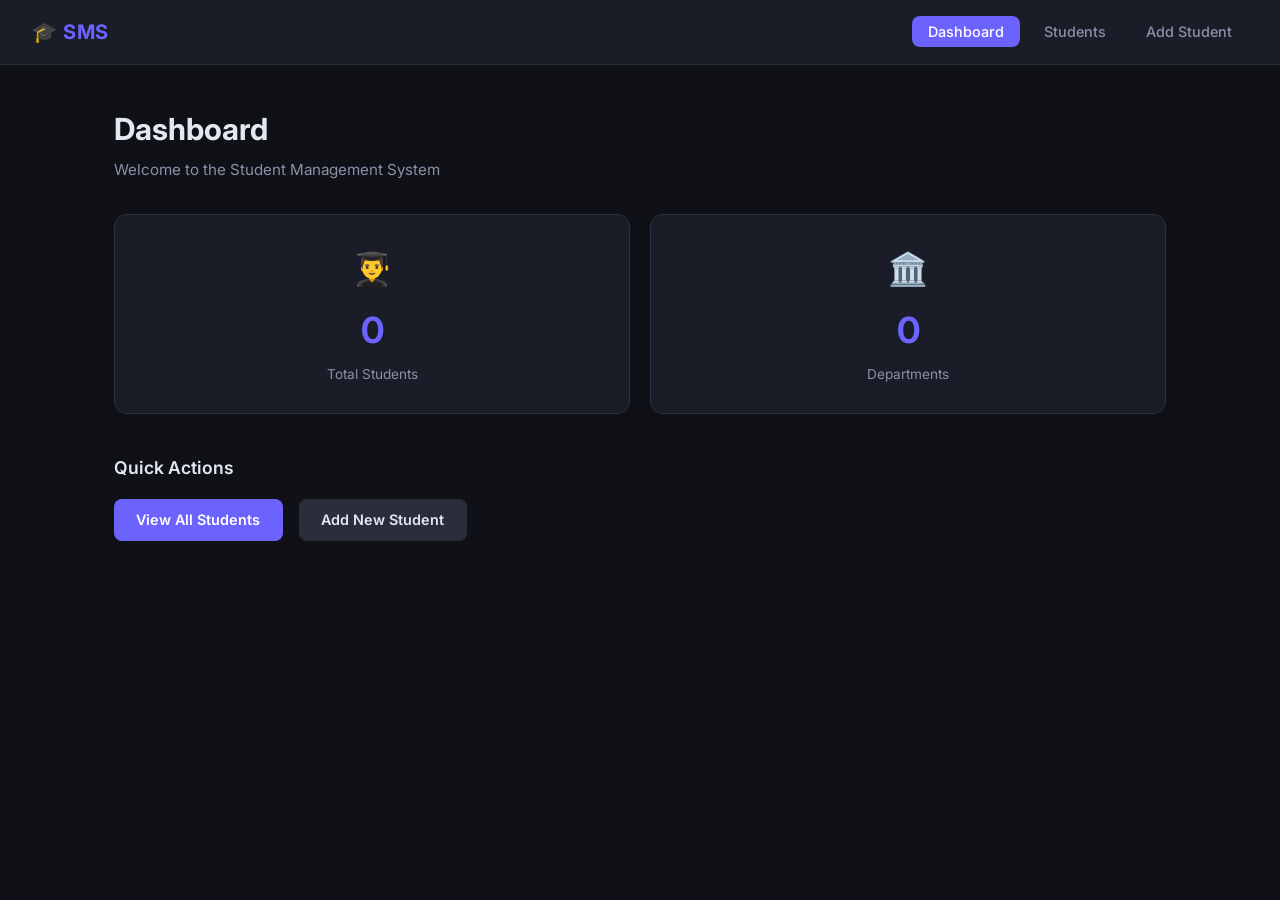
==== frontend/index.html @ c97f6847 "Day 1: Initial project setup" ====
<!DOCTYPE html>
<html lang="en">
<head>
    <meta charset="UTF-8" />
    <meta name="viewport" content="width=device-width, initial-scale=1.0" />
    <title>SMS | Dashboard</title>
    <meta name="description" content="Student Management System - Overview dashboard showing key statistics." />
    <link rel="preconnect" href="https://fonts.googleapis.com" />
    <link href="https://fonts.googleapis.com/css2?family=Inter:wght@400;500;600;700&display=swap" rel="stylesheet" />
    <link rel="stylesheet" href="css/style.css" />
</head>
<body>

    <!-- ── Navigation ──────────────────────────────────────────────────────── -->
    <nav class="navbar">
        <div class="nav-brand">🎓 SMS</div>
        <ul class="nav-links">
            <li><a href="index.html" class="active">Dashboard</a></li>
            <li><a href="students.html">Students</a></li>
            <li><a href="add-student.html">Add Student</a></li>
        </ul>
    </nav>

    <!-- ── Main Content ────────────────────────────────────────────────────── -->
    <main class="container">
        <h1 class="page-title">Dashboard</h1>
        <p class="page-subtitle">Welcome to the Student Management System</p>

        <!-- Stats Cards -->
        <div class="stats-grid">
            <div class="stat-card">
                <span class="stat-icon">👨‍🎓</span>
                <h2 class="stat-value" id="total-students">—</h2>
                <p class="stat-label">Total Students</p>
            </div>
            <div class="stat-card">
                <span class="stat-icon">🏛️</span>
                <h2 class="stat-value" id="total-departments">—</h2>
                <p class="stat-label">Departments</p>
            </div>
        </div>

        <!-- Quick Actions -->
        <div class="quick-actions">
            <h2 class="section-title">Quick Actions</h2>
            <div class="action-buttons">
                <a href="students.html" class="btn btn-primary" id="view-students-btn">View All Students</a>
                <a href="add-student.html" class="btn btn-secondary" id="add-student-btn">Add New Student</a>
            </div>
        </div>
    </main>

    <script src="js/api.js"></script>
    <script>
        // Load dashboard stats when the page loads
        async function loadDashboard() {
            const students = await API.getAllStudents();
            document.getElementById("total-students").textContent = students.length;
            const depts = new Set(students.map(s => s.department).filter(Boolean));
            document.getElementById("total-departments").textContent = depts.size;
        }
        loadDashboard();
    </script>
</body>
</html>
---- frontend/css/style.css ----
/* ============================================================
   style.css - Global Styles for Student Management System
   ============================================================ */

/* ── Google Font + CSS Variables ──────────────────────────── */
@import url('https://fonts.googleapis.com/css2?family=Inter:wght@400;500;600;700&display=swap');

:root {
    --color-bg:         #0f1117;
    --color-surface:    #1a1d27;
    --color-border:     #2a2d3a;
    --color-primary:    #6c63ff;
    --color-primary-hover: #574fd6;
    --color-secondary:  #2a2d3a;
    --color-text:       #e2e8f0;
    --color-muted:      #8b8fa8;
    --color-success:    #22c55e;
    --color-danger:     #ef4444;
    --color-warning:    #f59e0b;
    --radius:           12px;
    --shadow:           0 4px 24px rgba(0,0,0,0.35);
    --transition:       0.2s ease;
}

/* ── Reset & Base ─────────────────────────────────────────── */
*, *::before, *::after { box-sizing: border-box; margin: 0; padding: 0; }

body {
    font-family: 'Inter', sans-serif;
    background: var(--color-bg);
    color: var(--color-text);
    min-height: 100vh;
    line-height: 1.6;
}

a { color: inherit; text-decoration: none; }

/* ── Navbar ───────────────────────────────────────────────── */
.navbar {
    display: flex;
    align-items: center;
    justify-content: space-between;
    padding: 1rem 2rem;
    background: var(--color-surface);
    border-bottom: 1px solid var(--color-border);
    position: sticky;
    top: 0;
    z-index: 100;
    backdrop-filter: blur(8px);
}

.nav-brand {
    font-size: 1.25rem;
    font-weight: 700;
    letter-spacing: 0.5px;
    color: var(--color-primary);
}

.nav-links {
    list-style: none;
    display: flex;
    gap: 0.5rem;
}

.nav-links a {
    padding: 0.45rem 1rem;
    border-radius: 8px;
    font-size: 0.9rem;
    font-weight: 500;
    color: var(--color-muted);
    transition: background var(--transition), color var(--transition);
}

.nav-links a:hover,
.nav-links a.active {
    background: var(--color-primary);
    color: #fff;
}

/* ── Container ────────────────────────────────────────────── */
.container {
    max-width: 1100px;
    margin: 0 auto;
    padding: 2.5rem 1.5rem;
}

/* ── Page Titles ──────────────────────────────────────────── */
.page-title {
    font-size: 1.9rem;
    font-weight: 700;
    margin-bottom: 0.25rem;
}

.page-subtitle {
    color: var(--color-muted);
    margin-bottom: 2rem;
    font-size: 0.95rem;
}

.page-header {
    display: flex;
    align-items: center;
    justify-content: space-between;
    margin-bottom: 1.5rem;
}

.section-title {
    font-size: 1.1rem;
    font-weight: 600;
    margin-bottom: 1rem;
}

/* ── Stat Cards ───────────────────────────────────────────── */
.stats-grid {
    display: grid;
    grid-template-columns: repeat(auto-fit, minmax(180px, 1fr));
    gap: 1.25rem;
    margin-bottom: 2.5rem;
}

.stat-card {
    background: var(--color-surface);
    border: 1px solid var(--color-border);
    border-radius: var(--radius);
    padding: 1.75rem 1.5rem;
    text-align: center;
    transition: transform var(--transition), box-shadow var(--transition);
}

.stat-card:hover {
    transform: translateY(-4px);
    box-shadow: var(--shadow);
}

.stat-icon  { font-size: 2rem; display: block; margin-bottom: 0.5rem; }
.stat-value { font-size: 2.25rem; font-weight: 700; color: var(--color-primary); }
.stat-label { color: var(--color-muted); font-size: 0.85rem; margin-top: 0.25rem; }

/* ── Quick Actions ────────────────────────────────────────── */
.quick-actions { margin-top: 1rem; }

.action-buttons {
    display: flex;
    gap: 1rem;
    flex-wrap: wrap;
}

/* ── Buttons ──────────────────────────────────────────────── */
.btn {
    display: inline-flex;
    align-items: center;
    justify-content: center;
    padding: 0.6rem 1.4rem;
    border-radius: 8px;
    font-weight: 600;
    font-size: 0.9rem;
    cursor: pointer;
    border: none;
    transition: background var(--transition), transform var(--transition), box-shadow var(--transition);
    text-decoration: none;
}

.btn:hover { transform: translateY(-1px); box-shadow: 0 4px 12px rgba(0,0,0,0.3); }

.btn-primary  { background: var(--color-primary); color: #fff; }
.btn-primary:hover { background: var(--color-primary-hover); }

.btn-secondary { background: var(--color-secondary); color: var(--color-text); }
.btn-secondary:hover { background: #333649; }

.btn-danger   { background: var(--color-danger); color: #fff; padding: 0.35rem 0.8rem; font-size: 0.8rem; }
.btn-danger:hover { background: #c53030; }

.btn-edit     { background: var(--color-warning); color: #000; padding: 0.35rem 0.8rem; font-size: 0.8rem; }
.btn-edit:hover { background: #d97706; }

/* ── Data Table ───────────────────────────────────────────── */
.table-wrapper {
    background: var(--color-surface);
    border: 1px solid var(--color-border);
    border-radius: var(--radius);
    overflow: hidden;
}

.data-table {
    width: 100%;
    border-collapse: collapse;
    font-size: 0.9rem;
}

.data-table th {
    background: #12141f;
    color: var(--color-muted);
    text-transform: uppercase;
    font-size: 0.75rem;
    letter-spacing: 0.08em;
    padding: 0.85rem 1rem;
    text-align: left;
    border-bottom: 1px solid var(--color-border);
}

.data-table td {
    padding: 0.85rem 1rem;
    border-bottom: 1px solid var(--color-border);
}

.data-table tbody tr:last-child td { border-bottom: none; }

.data-table tbody tr:hover { background: rgba(108, 99, 255, 0.06); }

.loading-text { color: var(--color-muted); text-align: center; padding: 2rem; }

/* ── Form Card ────────────────────────────────────────────── */
.form-card {
    background: var(--color-surface);
    border: 1px solid var(--color-border);
    border-radius: var(--radius);
    padding: 2rem;
    max-width: 580px;
    margin-top: 1.5rem;
}

.form-group {
    display: flex;
    flex-direction: column;
    margin-bottom: 1.25rem;
}

.form-group label {
    font-size: 0.875rem;
    font-weight: 500;
    margin-bottom: 0.4rem;
    color: var(--color-text);
}

.required { color: var(--color-danger); }

.form-group input,
.form-group select {
    background: var(--color-bg);
    border: 1px solid var(--color-border);
    border-radius: 8px;
    color: var(--color-text);
    font-family: inherit;
    font-size: 0.9rem;
    padding: 0.65rem 0.9rem;
    outline: none;
    transition: border-color var(--transition), box-shadow var(--transition);
}

.form-group input:focus,
.form-group select:focus {
    border-color: var(--color-primary);
    box-shadow: 0 0 0 3px rgba(108, 99, 255, 0.2);
}

.field-error {
    color: var(--color-danger);
    font-size: 0.78rem;
    margin-top: 0.3rem;
    min-height: 1rem;
}

.form-actions {
    display: flex;
    gap: 1rem;
    margin-top: 1.5rem;
}

/* ── Responsive ───────────────────────────────────────────── */
@media (max-width: 600px) {
    .navbar { flex-direction: column; gap: 0.75rem; }
    .page-header { flex-direction: column; align-items: flex-start; gap: 0.75rem; }
    .data-table { font-size: 0.8rem; }
    .data-table th, .data-table td { padding: 0.65rem 0.75rem; }
}
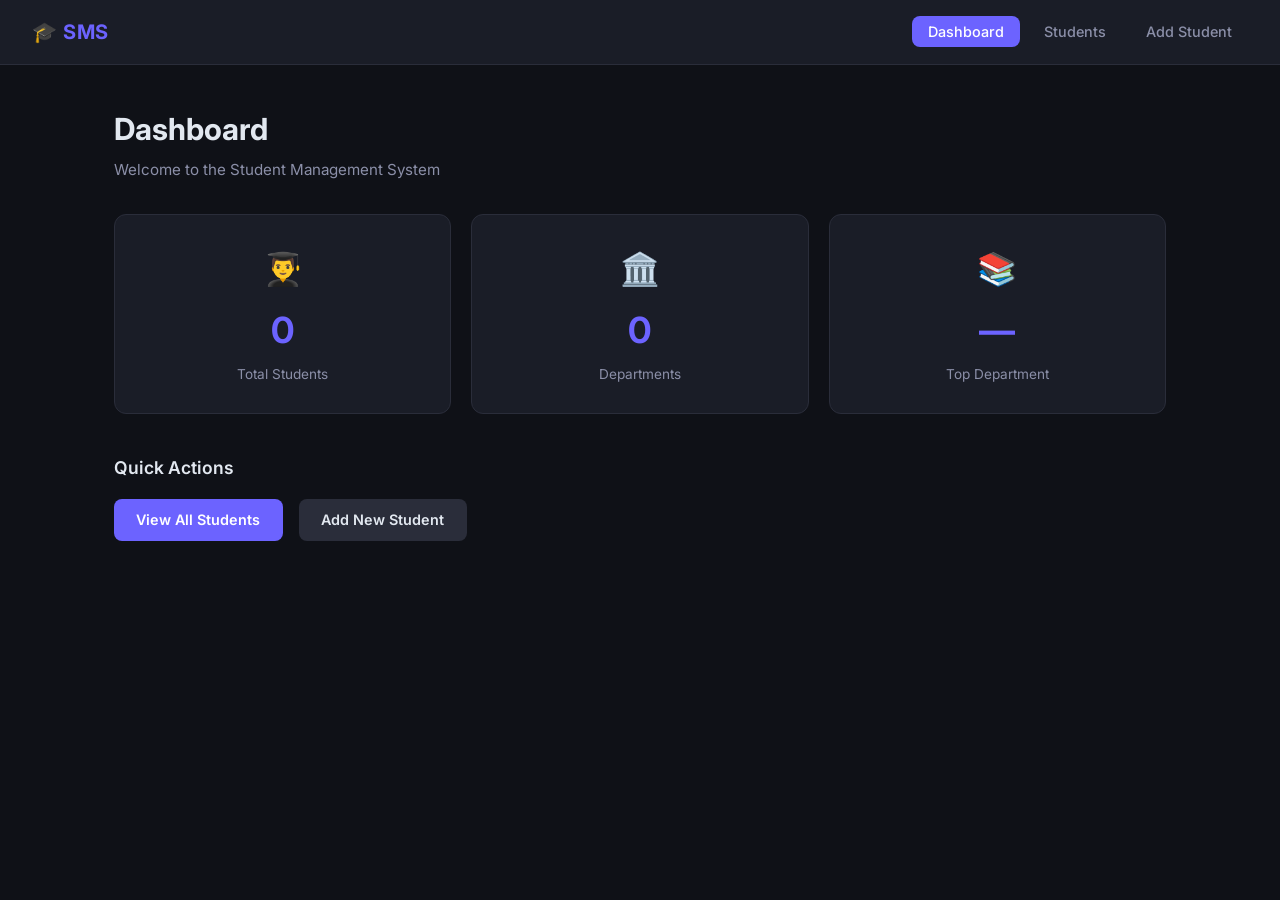
==== commit b983af87: "Day 3: Added top department statistic" ====
--- a/frontend/index.html
+++ b/frontend/index.html
@@ -34,11 +34,20 @@
                 <p class="stat-label">Total Students</p>
             </div>
             <div class="stat-card">
-                <span class="stat-icon">🏛️</span>
+                <span class="stat-icon">🏛️</span>   
                 <h2 class="stat-value" id="total-departments">—</h2>
                 <p class="stat-label">Departments</p>
             </div>
+
+            <div class="stat-card">
+                <span class="stat-icon">📚</span>
+                <h2 class="stat-value" id="top-department">—</h2>
+                <p class="stat-label">Top Department</p>
+            </div>
+
         </div>
+
+        
 
         <!-- Quick Actions -->
         <div class="quick-actions">
@@ -55,10 +64,38 @@
         // Load dashboard stats when the page loads
         async function loadDashboard() {
             const students = await API.getAllStudents();
+
+            // Total students
             document.getElementById("total-students").textContent = students.length;
-            const depts = new Set(students.map(s => s.department).filter(Boolean));
-            document.getElementById("total-departments").textContent = depts.size;
+
+    // Total departments
+        const depts = new Set(
+        students.map(s => s.department).filter(Boolean)
+    );
+    document.getElementById("total-departments").textContent = depts.size;
+
+    // Find the department with the most students
+    const departmentCounts = {};
+
+    students.forEach(student => {
+        if (student.department) {
+            departmentCounts[student.department] =
+                (departmentCounts[student.department] || 0) + 1;
         }
+    });
+
+    let topDepartment = "—";
+    let highestCount = 0;
+
+    for (const department in departmentCounts) {
+        if (departmentCounts[department] > highestCount) {
+            highestCount = departmentCounts[department];
+            topDepartment = department;
+        }
+    }
+
+    document.getElementById("top-department").textContent = topDepartment;
+}
         loadDashboard();
     </script>
 </body>
--- a/frontend/css/style.css
+++ b/frontend/css/style.css
@@ -274,3 +274,80 @@
     .data-table { font-size: 0.8rem; }
     .data-table th, .data-table td { padding: 0.65rem 0.75rem; }
 }
+
+/* Search Box */
+.search-box {
+    margin: 20px 0;
+    width: 100%;
+}
+
+.search-box input {
+    width: 100%;
+    max-width: 500px;
+    padding: 14px 18px;
+    font-size: 16px;
+    font-family: inherit;
+    color: #ffffff;
+    background: #1b1e28;
+    border: 1px solid #303442;
+    border-radius: 10px;
+    outline: none;
+    box-sizing: border-box;
+    transition: all 0.2s ease;
+}
+
+.search-box input::placeholder {
+    color: #8f96b3;
+}
+
+.search-box input:focus {
+    border-color: #6c5ce7;
+    box-shadow: 0 0 0 3px rgba(108, 92, 231, 0.15);
+}
+
+/* Department Filter */
+.filter-box {
+    display: flex;
+    align-items: center;
+    gap: 12px;
+    margin: 18px 0;
+    padding: 14px 18px;
+    width: fit-content;
+    background: #1b1e28;
+    border: 1px solid #303442;
+    border-radius: 10px;
+}
+
+.filter-box label {
+    color: #a9b0cc;
+    font-size: 15px;
+    font-weight: 500;
+}
+
+.filter-box select {
+    min-width: 180px;
+    padding: 10px 14px;
+    font-size: 15px;
+    font-family: inherit;
+    color: #ffffff;
+    background: #11131a;
+    border: 1px solid #303442;
+    border-radius: 8px;
+    outline: none;
+    cursor: pointer;
+    transition: all 0.2s ease;
+}
+
+.filter-box select:focus {
+    border-color: #6c5ce7;
+    box-shadow: 0 0 0 3px rgba(108, 92, 231, 0.15);
+}
+
+.filter-box select:hover {
+    border-color: #6c5ce7;
+}
+
+.filter-box select option {
+    background: #1b1e28;
+    color: #ffffff;
+}
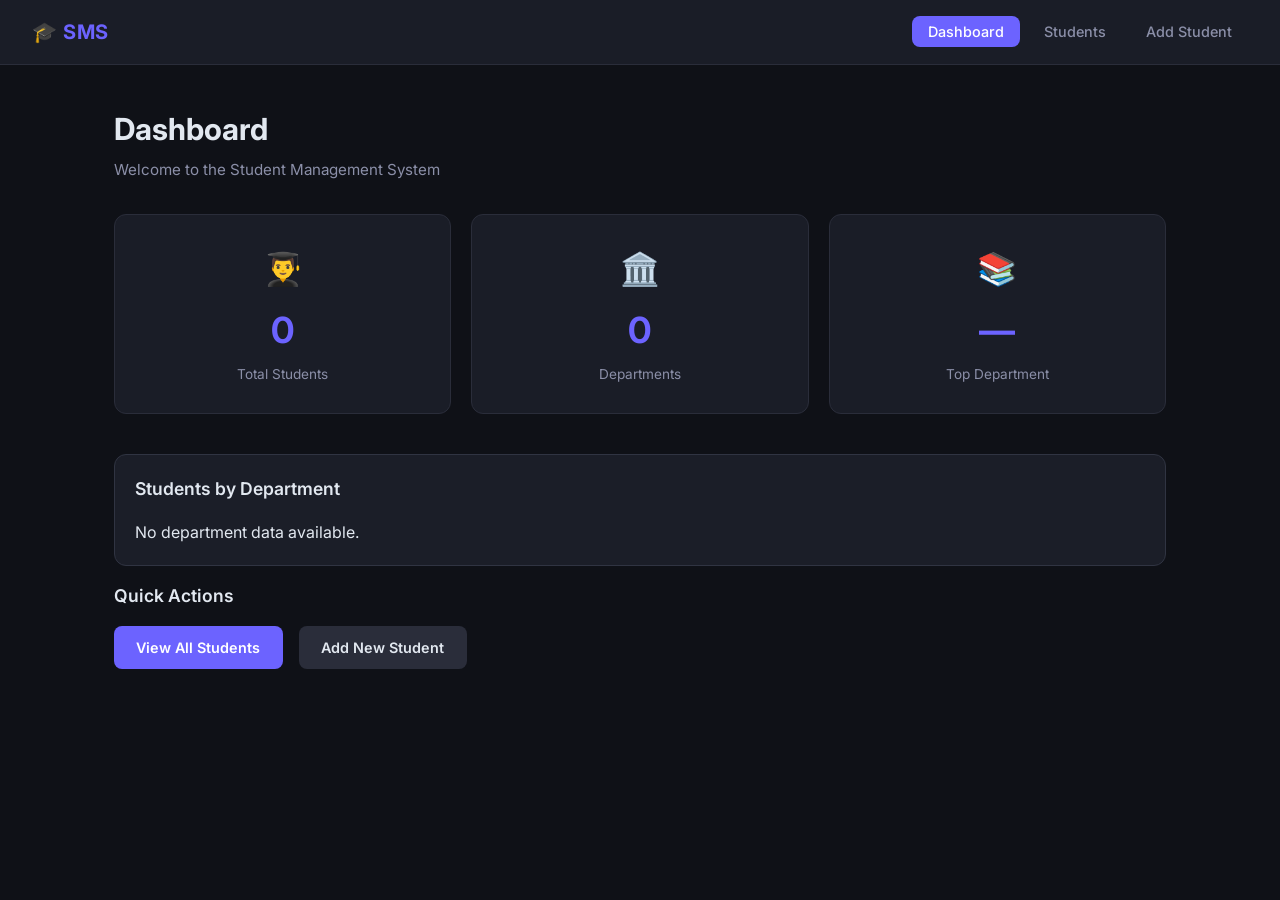
==== commit a7c42fbb: "Day 3: Added department summary to dashboard" ====
--- a/frontend/index.html
+++ b/frontend/index.html
@@ -44,10 +44,16 @@
                 <h2 class="stat-value" id="top-department">—</h2>
                 <p class="stat-label">Top Department</p>
             </div>
-
         </div>
 
-        
+        <!-- Students by Department -->
+        <div class="department-summary">
+            <h2 class="section-title">Students by Department</h2>
+            <div id="department-list">
+        <p>Loading...</p>
+    </div>
+</div>
+
 
         <!-- Quick Actions -->
         <div class="quick-actions">
@@ -95,8 +101,23 @@
     }
 
     document.getElementById("top-department").textContent = topDepartment;
+    // Show students count for each department
+const departmentList = document.getElementById("department-list");
+
+if (Object.keys(departmentCounts).length === 0) {
+    departmentList.innerHTML = "<p>No department data available.</p>";
+} else {
+    departmentList.innerHTML = Object.entries(departmentCounts)
+        .map(([department, count]) => `
+            <div class="department-item">
+                <span>${department}</span>
+                <strong>${count} student${count !== 1 ? "s" : ""}</strong>
+            </div>
+        `)
+        .join("");
 }
-        loadDashboard();
+}
+      loadDashboard();
     </script>
 </body>
 </html>
--- a/frontend/css/style.css
+++ b/frontend/css/style.css
@@ -350,4 +350,33 @@
 .filter-box select option {
     background: #1b1e28;
     color: #ffffff;
+}
+/* Students by Department */
+.department-summary {
+    margin-top: 30px;
+    padding: 20px;
+    background: #1b1e28;
+    border: 1px solid #303442;
+    border-radius: 12px;
+}
+
+.department-item {
+    display: flex;
+    justify-content: space-between;
+    align-items: center;
+    padding: 14px 16px;
+    margin-top: 10px;
+    background: #11131a;
+    border: 1px solid #303442;
+    border-radius: 8px;
+}
+
+.department-item span {
+    color: #ffffff;
+    font-weight: 500;
+}
+
+.department-item strong {
+    color: #8f96b3;
+    font-weight: 600;
 }
